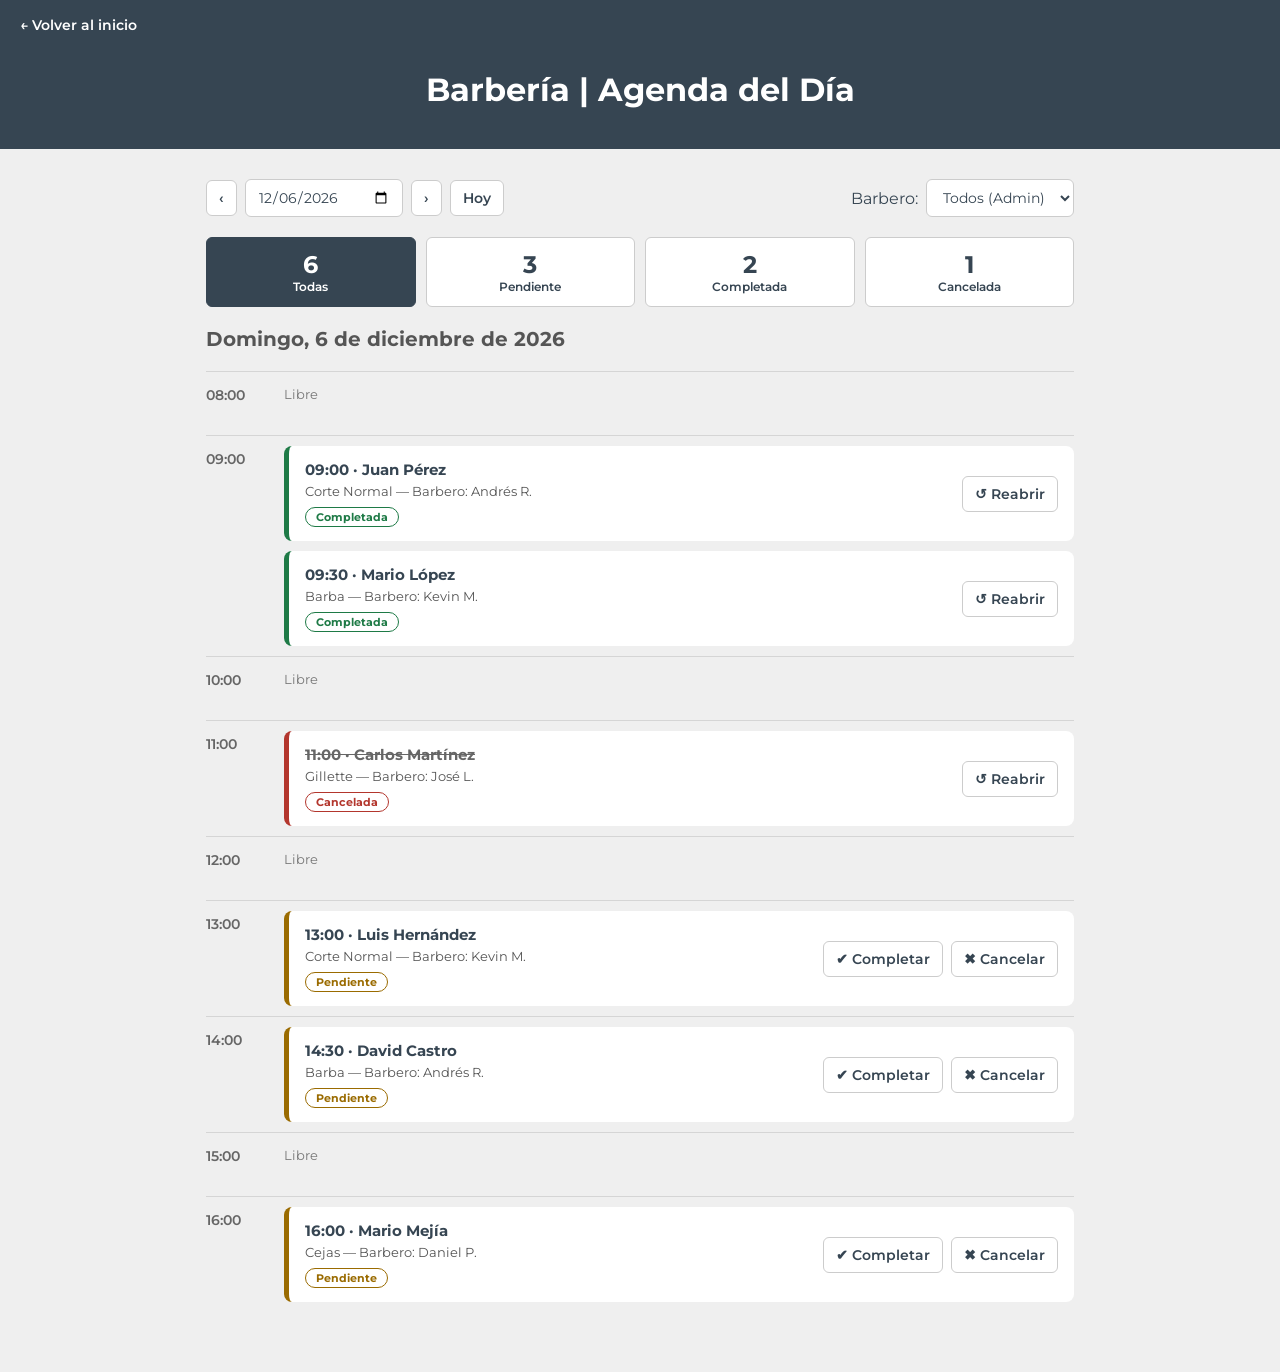
==== agenda.html @ 38a27a65 "Add files via upload" ====
<!DOCTYPE html>
<html lang="es">
<head>
  <meta charset="UTF-8">
  <meta name="viewport" content="width=device-width, initial-scale=1.0">
  <link rel="icon" type="image/png" href="img/favicon.png">
  <title>Barbería | Agenda del Día</title>
  <link href="https://fonts.googleapis.com/css2?family=Montserrat:wght@400;600;700&display=swap" rel="stylesheet">
  <style>
    * { box-sizing: border-box; margin: 0; padding: 0; }
    body { font-family: 'Montserrat', sans-serif; background: #efefef; color: #364552; }

    header { position: relative; background: #364552; color: #fff; text-align: center; padding: 70px 20px 40px; }
    .volver { position: absolute; top: 16px; left: 20px; color: #fff; text-decoration: none; font-weight: 600; font-size: 14px; }
    .volver:hover { text-decoration: underline; }

    main { max-width: 900px; margin: 0 auto; padding: 30px 16px 60px; }

    .controles { display: flex; flex-wrap: wrap; gap: 16px; justify-content: space-between; margin-bottom: 20px; }
    .grupo { display: flex; align-items: center; gap: 8px; flex-wrap: wrap; }
    button, select, input { font: inherit; font-size: 14px; color: #364552; background: #fff; border: 1px solid #ccc; border-radius: 6px; padding: 8px 12px; }
    button { cursor: pointer; font-weight: 600; }
    button:hover { background: #364552; color: #fff; }

    .resumen { display: grid; grid-template-columns: repeat(4, 1fr); gap: 10px; margin-bottom: 12px; }
    .resumen button { display: flex; flex-direction: column; align-items: center; padding: 12px 4px; font-size: 12px; }
    .resumen strong { font-size: 24px; }
    .resumen button.activo { border-color: #364552; background: #364552; color: #fff; }

    #titulo-fecha { margin: 20px 0; font-size: 20px; color: #555; }
    #titulo-fecha::first-letter { text-transform: uppercase; }

    .fila { display: grid; grid-template-columns: 64px 1fr; gap: 14px; min-height: 64px; border-top: 1px solid #d5d5d5; padding: 10px 0; }
    .hora { color: #666; font-size: 14px; font-weight: 600; padding-top: 4px; }
    .citas { display: flex; flex-direction: column; gap: 10px; }
    .libre { color: #777; font-size: 13px; padding-top: 4px; }

    .cita { display: flex; justify-content: space-between; align-items: center; flex-wrap: wrap; gap: 12px; background: #fff; border-left: 5px solid var(--color); border-radius: 8px; padding: 14px 16px; }
    .cita h3 { font-size: 15px; margin-bottom: 4px; }
    .cita p { font-size: 13px; color: #555; }
    .cita.cancelada h3 { text-decoration: line-through; color: #666; }
    .estado { display: inline-block; margin-top: 8px; font-size: 11px; font-weight: 700; color: var(--color); border: 1px solid var(--color); border-radius: 20px; padding: 2px 10px; }

    .pendiente { --color: #9a6b00; }
    .completada { --color: #1e7a46; }
    .cancelada { --color: #b3362d; }

    @media (max-width: 520px) {
      header h1 { font-size: 24px; }
      .resumen { grid-template-columns: repeat(2, 1fr); }
    }
  </style>
</head>
<body>
  <header>
    <a class="volver" href="index.html">← Volver al inicio</a>
    <h1>Barbería | Agenda del Día</h1>
  </header>

  <main>
    <div class="controles">
      <div class="grupo">
        <button id="anterior" aria-label="Día anterior">‹</button>
        <input type="date" id="fecha" aria-label="Fecha">
        <button id="siguiente" aria-label="Día siguiente">›</button>
        <button id="hoy">Hoy</button>
      </div>
      <label class="grupo">Barbero:
        <select id="barbero"></select>
      </label>
    </div>

    <div class="resumen" id="resumen"></div>
    <h2 id="titulo-fecha"></h2>
    <section id="agenda"></section>
  </main>

  <script>
    // ===== DATOS DE PRUEBA (cambiar por tu backend) =====
    const BARBEROS = ['Andrés R.', 'Kevin M.', 'José L.', 'Daniel P.'];

    const CITAS_EJEMPLO = [
      { hora: '09:00', cliente: 'Juan Pérez',     servicio: 'Corte Normal', barbero: 'Andrés R.', estado: 'completada' },
      { hora: '09:30', cliente: 'Mario López',    servicio: 'Barba',        barbero: 'Kevin M.',   estado: 'completada' },
      { hora: '11:00', cliente: 'Carlos Martínez', servicio: 'Gillette',     barbero: 'José L.', estado: 'cancelada' },
      { hora: '13:00', cliente: 'Luis Hernández', servicio: 'Corte Normal', barbero: 'Kevin M.',   estado: 'pendiente' },
      { hora: '14:30', cliente: 'David Castro',   servicio: 'Barba',        barbero: 'Andrés R.', estado: 'pendiente' },
      { hora: '16:00', cliente: 'Mario Mejía',    servicio: 'Cejas',        barbero: 'Daniel P.', estado: 'pendiente' }
    ];

    const ESTADOS = { pendiente: 'Pendiente', completada: 'Completada', cancelada: 'Cancelada' };
    const HORA_APERTURA = 8;
    const HORA_CIERRE = 16;

    // Los cambios de estado se guardan en este navegador
    let cambios = {};
    try { cambios = JSON.parse(localStorage.getItem('agendaEstados')) || {}; } catch (e) {}

    // Cuando tengas API, reemplaza esta función por un fetch que devuelva
    // [{ id, hora, cliente, servicio, barbero, estado }]
    function obtenerCitas(fecha) {
      if (fecha !== aTexto(new Date())) return []; // los ejemplos son solo para hoy
      return CITAS_EJEMPLO.map((c, i) => {
        const id = `${fecha}-${i}`;
        return { ...c, id, estado: cambios[id] || c.estado };
      });
    }

    function cambiarEstado(id, estado) {
      cambios[id] = estado;
      try { localStorage.setItem('agendaEstados', JSON.stringify(cambios)); } catch (e) {}
      pintar();
    }

    // ===== INTERFAZ =====
    const $ = id => document.getElementById(id);
    let filtroEstado = 'todas';

    // Fecha local en formato AAAA-MM-DD
    function aTexto(d) {
      const dos = n => String(n).padStart(2, '0');
      return `${d.getFullYear()}-${dos(d.getMonth() + 1)}-${dos(d.getDate())}`;
    }

    function crear(etiqueta, clase, texto) {
      const el = document.createElement(etiqueta);
      if (clase) el.className = clase;
      if (texto) el.textContent = texto;
      return el;
    }

    function tarjeta(cita) {
      const card = crear('article', `cita ${cita.estado}`);
      const info = crear('div');
      info.append(
        crear('h3', '', `${cita.hora} · ${cita.cliente}`),
        crear('p', '', `${cita.servicio} — Barbero: ${cita.barbero}`),
        crear('span', 'estado', ESTADOS[cita.estado])
      );

      const acciones = crear('div', 'grupo');
      const opciones = cita.estado === 'pendiente'
        ? [['✔ Completar', 'completada'], ['✖ Cancelar', 'cancelada']]
        : [['↺ Reabrir', 'pendiente']];

      opciones.forEach(([texto, nuevo]) => {
        const b = crear('button', '', texto);
        b.onclick = () => cambiarEstado(cita.id, nuevo);
        acciones.append(b);
      });

      card.append(info, acciones);
      return card;
    }

    function pintar() {
      const fecha = $('fecha').value;
      const barbero = $('barbero').value;
      const delBarbero = obtenerCitas(fecha).filter(c => !barbero || c.barbero === barbero);
      const visibles = delBarbero.filter(c => filtroEstado === 'todas' || c.estado === filtroEstado);

      $('titulo-fecha').textContent = new Date(fecha + 'T00:00').toLocaleDateString('es-GT',
        { weekday: 'long', day: 'numeric', month: 'long', year: 'numeric' });

      // Contadores que también filtran por estado
      $('resumen').replaceChildren(...Object.entries({ todas: 'Todas', ...ESTADOS }).map(([clave, nombre]) => {
        const total = delBarbero.filter(c => clave === 'todas' || c.estado === clave).length;
        const b = crear('button', `${clave} ${filtroEstado === clave ? 'activo' : ''}`);
        b.append(crear('strong', '', String(total)), crear('span', '', nombre));
        b.onclick = () => { filtroEstado = clave; pintar(); };
        return b;
      }));

      // Línea de tiempo
      const agenda = $('agenda');
      agenda.replaceChildren();

      if (visibles.length === 0) {
        agenda.append(crear('p', 'libre', 'No hay citas para este filtro.'));
        return;
      }

      const horas = visibles.map(c => parseInt(c.hora, 10));
      const desde = Math.min(HORA_APERTURA, ...horas);
      const hasta = Math.max(HORA_CIERRE, ...horas);

      for (let h = desde; h <= hasta; h++) {
        const fila = crear('div', 'fila');
        const lista = crear('div', 'citas');
        const enEstaHora = visibles
          .filter(c => parseInt(c.hora, 10) === h)
          .sort((a, b) => a.hora.localeCompare(b.hora));

        if (enEstaHora.length) lista.append(...enEstaHora.map(tarjeta));
        else lista.append(crear('span', 'libre', filtroEstado === 'todas' ? 'Libre' : '—'));

        fila.append(crear('div', 'hora', `${String(h).padStart(2, '0')}:00`), lista);
        agenda.append(fila);
      }
    }

    function moverDia(n) {
      const d = new Date($('fecha').value + 'T00:00');
      d.setDate(d.getDate() + n);
      $('fecha').value = aTexto(d);
      pintar();
    }

    $('barbero').append(new Option('Todos (Admin)', ''), ...BARBEROS.map(b => new Option(b, b)));
    $('fecha').value = aTexto(new Date());

    $('fecha').onchange = () => { if (!$('fecha').value) $('fecha').value = aTexto(new Date()); pintar(); };
    $('barbero').onchange = pintar;
    $('anterior').onclick = () => moverDia(-1);
    $('siguiente').onclick = () => moverDia(1);
    $('hoy').onclick = () => { $('fecha').value = aTexto(new Date()); pintar(); };

    pintar();
  </script>
</body>
</html>
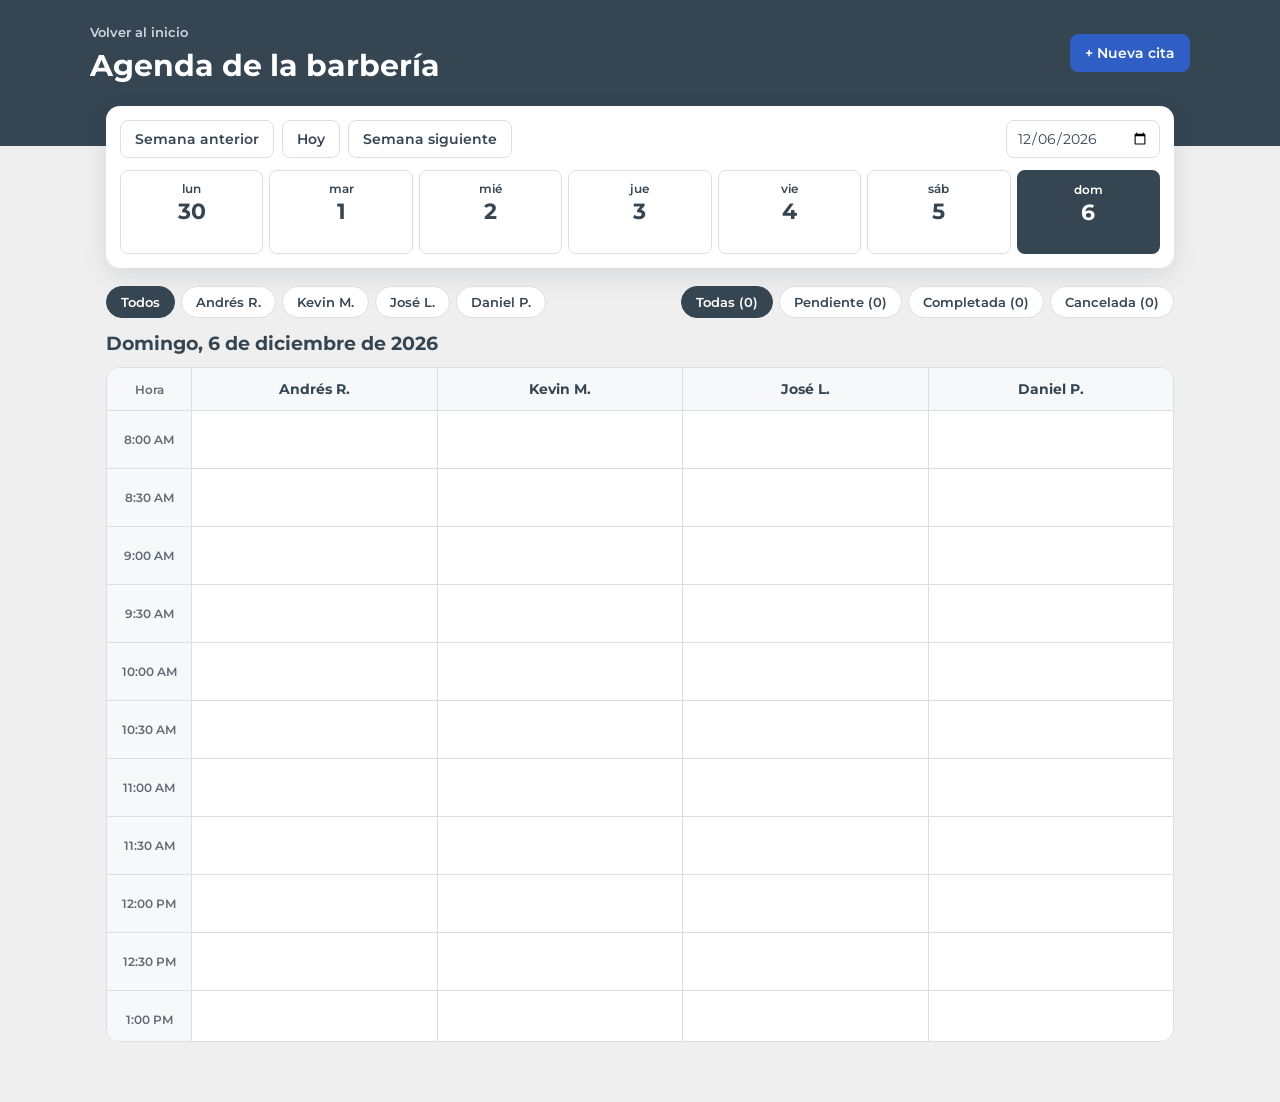
==== commit 16e0fddc: "Add files via upload" ====
--- a/agenda.html
+++ b/agenda.html
@@ -3,123 +3,199 @@
 <head>
   <meta charset="UTF-8">
   <meta name="viewport" content="width=device-width, initial-scale=1.0">
+  <title>Barbería | Agenda</title>
   <link rel="icon" type="image/png" href="img/favicon.png">
-  <title>Barbería | Agenda del Día</title>
   <link href="https://fonts.googleapis.com/css2?family=Montserrat:wght@400;600;700&display=swap" rel="stylesheet">
   <style>
+    :root {
+      --pizarra: #364552; --fondo: #efefef; --blanco: #fff; --linea: #dcdfe2; --gris: #5f6b75;
+      --azul: #6495ED; --azul-fuerte: #2f5fc4;
+    }
     * { box-sizing: border-box; margin: 0; padding: 0; }
-    body { font-family: 'Montserrat', sans-serif; background: #efefef; color: #364552; }
-
-    header { position: relative; background: #364552; color: #fff; text-align: center; padding: 70px 20px 40px; }
-    .volver { position: absolute; top: 16px; left: 20px; color: #fff; text-decoration: none; font-weight: 600; font-size: 14px; }
-    .volver:hover { text-decoration: underline; }
-
-    main { max-width: 900px; margin: 0 auto; padding: 30px 16px 60px; }
-
-    .controles { display: flex; flex-wrap: wrap; gap: 16px; justify-content: space-between; margin-bottom: 20px; }
-    .grupo { display: flex; align-items: center; gap: 8px; flex-wrap: wrap; }
-    button, select, input { font: inherit; font-size: 14px; color: #364552; background: #fff; border: 1px solid #ccc; border-radius: 6px; padding: 8px 12px; }
-    button { cursor: pointer; font-weight: 600; }
-    button:hover { background: #364552; color: #fff; }
-
-    .resumen { display: grid; grid-template-columns: repeat(4, 1fr); gap: 10px; margin-bottom: 12px; }
-    .resumen button { display: flex; flex-direction: column; align-items: center; padding: 12px 4px; font-size: 12px; }
-    .resumen strong { font-size: 24px; }
-    .resumen button.activo { border-color: #364552; background: #364552; color: #fff; }
-
-    #titulo-fecha { margin: 20px 0; font-size: 20px; color: #555; }
+    body { font-family: 'Montserrat', sans-serif; background: var(--fondo); color: var(--pizarra); }
+    button, select, input, textarea { font: inherit; font-size: 14px; color: var(--pizarra); }
+    button { cursor: pointer; border: 1px solid var(--linea); background: var(--blanco); border-radius: 8px; padding: 9px 14px; font-weight: 600; }
+    button:hover { border-color: var(--pizarra); }
+    :focus-visible { outline: 3px solid var(--azul); outline-offset: 2px; }
+    .principal { background: var(--azul-fuerte); border-color: var(--azul-fuerte); color: #fff; }
+    .principal:hover { background: #244d9f; }
+
+    header { background: var(--pizarra); color: #fff; padding: 22px 16px 62px; }
+    .barra { max-width: 1100px; margin: 0 auto; display: flex; justify-content: space-between; align-items: center; gap: 12px; flex-wrap: wrap; }
+    header a { color: #cfd8e0; font-size: 13px; font-weight: 600; text-decoration: none; }
+    header a:hover { text-decoration: underline; }
+    header h1 { font-size: 30px; margin-top: 6px; }
+
+    main { max-width: 1100px; margin: -40px auto 0; padding: 0 16px 60px; }
+    .panel { background: var(--blanco); border-radius: 14px; box-shadow: 0 8px 24px rgba(54,69,82,.12); padding: 14px; margin-bottom: 18px; }
+
+    .navegacion { display: flex; flex-wrap: wrap; gap: 8px; align-items: center; margin-bottom: 12px; }
+    .navegacion input { border: 1px solid var(--linea); border-radius: 8px; padding: 8px 10px; margin-left: auto; }
+    .semana { display: grid; grid-template-columns: repeat(7, 1fr); gap: 6px; }
+    .dia { display: flex; flex-direction: column; align-items: center; gap: 2px; padding: 10px 2px; font-size: 12px; }
+    .dia strong { font-size: 22px; }
+    .dia small { font-size: 11px; font-weight: 600; color: var(--gris); min-height: 14px; }
+    .dia.es-hoy { border-color: var(--azul); border-width: 2px; }
+    .dia[aria-pressed="true"] { background: var(--pizarra); border-color: var(--pizarra); color: #fff; }
+    .dia[aria-pressed="true"] small { color: #cfd8e0; }
+
+    .filtros { display: flex; justify-content: space-between; gap: 12px; flex-wrap: wrap; margin-bottom: 14px; }
+    .chips { display: flex; gap: 6px; flex-wrap: wrap; }
+    .chips button { border-radius: 30px; padding: 7px 14px; font-size: 13px; }
+    .chips button[aria-pressed="true"] { background: var(--pizarra); border-color: var(--pizarra); color: #fff; }
+
+    #titulo-fecha { font-size: 19px; margin-bottom: 12px; }
     #titulo-fecha::first-letter { text-transform: uppercase; }
 
-    .fila { display: grid; grid-template-columns: 64px 1fr; gap: 14px; min-height: 64px; border-top: 1px solid #d5d5d5; padding: 10px 0; }
-    .hora { color: #666; font-size: 14px; font-weight: 600; padding-top: 4px; }
-    .citas { display: flex; flex-direction: column; gap: 10px; }
-    .libre { color: #777; font-size: 13px; padding-top: 4px; }
-
-    .cita { display: flex; justify-content: space-between; align-items: center; flex-wrap: wrap; gap: 12px; background: #fff; border-left: 5px solid var(--color); border-radius: 8px; padding: 14px 16px; }
-    .cita h3 { font-size: 15px; margin-bottom: 4px; }
-    .cita p { font-size: 13px; color: #555; }
-    .cita.cancelada h3 { text-decoration: line-through; color: #666; }
-    .estado { display: inline-block; margin-top: 8px; font-size: 11px; font-weight: 700; color: var(--color); border: 1px solid var(--color); border-radius: 20px; padding: 2px 10px; }
-
-    .pendiente { --color: #9a6b00; }
-    .completada { --color: #1e7a46; }
-    .cancelada { --color: #b3362d; }
-
-    @media (max-width: 520px) {
-      header h1 { font-size: 24px; }
-      .resumen { grid-template-columns: repeat(2, 1fr); }
+    .tablero { overflow: auto; max-height: 75vh; background: var(--blanco); border-radius: 14px; border: 1px solid var(--linea); }
+    .rejilla { display: grid; min-width: 100%; }
+    .celda { border-bottom: 1px solid var(--linea); border-left: 1px solid var(--linea); padding: 5px; min-height: 58px; display: flex; flex-direction: column; gap: 5px; }
+    .encabezado { position: sticky; top: 0; z-index: 2; background: #f7f8f9; min-height: 0; padding: 12px 8px; text-align: center; font-weight: 700; font-size: 14px; }
+    .hora { position: sticky; left: 0; z-index: 1; background: #f7f8f9; border-left: 0; font-size: 12px; font-weight: 600; color: var(--gris); justify-content: center; text-align: center; }
+    .encabezado.hora { z-index: 3; }
+    .ahora.hora { background: var(--azul-fuerte); color: #fff; }
+    .ahora { box-shadow: inset 0 2px 0 var(--azul-fuerte); }
+
+    .libre { flex: 1; min-height: 46px; border: 1px dashed transparent; background: transparent; color: transparent; font-size: 12px; }
+    .libre:hover, .libre:focus-visible { border-color: var(--azul); background: #eef4ff; color: var(--azul-fuerte); }
+    .ocupado { font-size: 12px; color: var(--gris); margin: auto; }
+
+    .pendiente { --color: #8a5d00; --suave: #fff4d6; }
+    .completada { --color: #176b3a; --suave: #e0f4e8; }
+    .cancelada { --color: #a52f27; --suave: #fbe6e4; }
+    .cita { text-align: left; background: var(--suave); border: 0; border-left: 5px solid var(--color); border-radius: 8px; padding: 8px 10px; display: flex; flex-direction: column; gap: 2px; }
+    .cita:hover { filter: brightness(.96); }
+    .cita strong { font-size: 13px; overflow-wrap: anywhere; }
+    .cita span { font-size: 12px; font-weight: 400; }
+    .cita em { font-size: 11px; font-style: normal; font-weight: 700; color: var(--color); }
+    .cita.cancelada strong { text-decoration: line-through; }
+
+    dialog { margin: auto; border: 0; border-radius: 14px; padding: 22px; width: min(440px, calc(100vw - 28px)); max-height: calc(100vh - 28px); color: var(--pizarra); }
+    dialog::backdrop { background: rgba(25,33,40,.65); }
+    dialog h2 { font-size: 20px; margin-bottom: 14px; overflow-wrap: anywhere; }
+    .campos { display: grid; grid-template-columns: 1fr 1fr; gap: 12px; }
+    .campos label { display: flex; flex-direction: column; gap: 5px; font-size: 13px; font-weight: 600; }
+    .campos .ancho { grid-column: 1 / -1; }
+    .campos input, .campos select, .campos textarea { width: 100%; border: 1px solid #c4c9ce; border-radius: 8px; padding: 9px 10px; background: #fff; font-weight: 400; }
+    #error { color: #a52f27; font-size: 13px; font-weight: 600; margin-top: 12px; }
+    .acciones { display: flex; justify-content: flex-end; flex-wrap: wrap; gap: 8px; margin-top: 18px; }
+    dl { display: grid; grid-template-columns: auto 1fr; gap: 8px 16px; font-size: 14px; }
+    dt { font-weight: 700; }
+    dd { overflow-wrap: anywhere; }
+
+    #aviso { position: fixed; left: 50%; bottom: 20px; transform: translateX(-50%); background: var(--pizarra); color: #fff; padding: 12px 20px; border-radius: 8px; font-size: 14px; font-weight: 600; width: max-content; max-width: calc(100vw - 28px); }
+    #aviso:empty { display: none; }
+
+    @media (max-width: 600px) {
+      .navegacion input { margin-left: 0; width: 100%; }
+      .semana { gap: 3px; }
+      .dia { font-size: 10px; }
+      .dia strong { font-size: 17px; }
+      .dia small { font-size: 10px; }
+      .campos { grid-template-columns: 1fr; }
     }
   </style>
 </head>
 <body>
   <header>
-    <a class="volver" href="index.html">← Volver al inicio</a>
-    <h1>Barbería | Agenda del Día</h1>
+    <div class="barra">
+      <div>
+        <a href="index.html">Volver al inicio</a>
+        <h1>Agenda de la barbería</h1>
+      </div>
+      <button class="principal" id="nueva">+ Nueva cita</button>
+    </div>
   </header>
 
   <main>
-    <div class="controles">
-      <div class="grupo">
-        <button id="anterior" aria-label="Día anterior">‹</button>
-        <input type="date" id="fecha" aria-label="Fecha">
-        <button id="siguiente" aria-label="Día siguiente">›</button>
+    <section class="panel" aria-label="Elegir día">
+      <div class="navegacion">
+        <button id="anterior">Semana anterior</button>
         <button id="hoy">Hoy</button>
+        <button id="siguiente">Semana siguiente</button>
+        <input type="date" id="fecha" aria-label="Ir a una fecha">
       </div>
-      <label class="grupo">Barbero:
-        <select id="barbero"></select>
-      </label>
+      <div class="semana" id="semana"></div>
+    </section>
+
+    <div class="filtros">
+      <div class="chips" id="barberos" role="group" aria-label="Filtrar por barbero"></div>
+      <div class="chips" id="estados" role="group" aria-label="Filtrar por estado"></div>
     </div>
 
-    <div class="resumen" id="resumen"></div>
     <h2 id="titulo-fecha"></h2>
-    <section id="agenda"></section>
+    <div class="tablero"><div class="rejilla" id="rejilla"></div></div>
   </main>
 
+  <dialog id="dialogo-nueva">
+    <form id="formulario">
+      <h2>Nueva cita</h2>
+      <div class="campos">
+        <label class="ancho">Nombre del cliente <input name="cliente" required maxlength="60" pattern=".*\S.*"></label>
+        <label class="ancho">Teléfono (8 números) <input name="telefono" required inputmode="numeric" pattern="[0-9]{8}" maxlength="8"></label>
+        <label>Servicio <select name="servicio" required></select></label>
+        <label>Barbero <select name="barbero" required></select></label>
+        <label>Fecha <input type="date" name="fecha" required></label>
+        <label>Hora <select name="hora" required></select></label>
+        <label class="ancho">Notas (opcional) <textarea name="notas" rows="2"></textarea></label>
+      </div>
+      <p id="error" role="alert"></p>
+      <div class="acciones">
+        <button type="button" data-cerrar>Cerrar</button>
+        <button class="principal">Agendar cita</button>
+      </div>
+    </form>
+  </dialog>
+
+  <dialog id="dialogo-detalle">
+    <h2 id="detalle-nombre"></h2>
+    <dl id="detalle-datos"></dl>
+    <div class="acciones" id="detalle-acciones"></div>
+  </dialog>
+
+  <div id="aviso" role="status"></div>
+
   <script>
-    // ===== DATOS DE PRUEBA (cambiar por tu backend) =====
+    // ===== DATOS =====
     const BARBEROS = ['Andrés R.', 'Kevin M.', 'José L.', 'Daniel P.'];
-
-    const CITAS_EJEMPLO = [
-      { hora: '09:00', cliente: 'Juan Pérez',     servicio: 'Corte Normal', barbero: 'Andrés R.', estado: 'completada' },
-      { hora: '09:30', cliente: 'Mario López',    servicio: 'Barba',        barbero: 'Kevin M.',   estado: 'completada' },
-      { hora: '11:00', cliente: 'Carlos Martínez', servicio: 'Gillette',     barbero: 'José L.', estado: 'cancelada' },
-      { hora: '13:00', cliente: 'Luis Hernández', servicio: 'Corte Normal', barbero: 'Kevin M.',   estado: 'pendiente' },
-      { hora: '14:30', cliente: 'David Castro',   servicio: 'Barba',        barbero: 'Andrés R.', estado: 'pendiente' },
-      { hora: '16:00', cliente: 'Mario Mejía',    servicio: 'Cejas',        barbero: 'Daniel P.', estado: 'pendiente' }
-    ];
-
+    const SERVICIOS = ['Corte Normal', 'Barba', 'Gillette', 'Cejas', 'Diseño'];
     const ESTADOS = { pendiente: 'Pendiente', completada: 'Completada', cancelada: 'Cancelada' };
-    const HORA_APERTURA = 8;
-    const HORA_CIERRE = 16;
-
-    // Los cambios de estado se guardan en este navegador
-    let cambios = {};
-    try { cambios = JSON.parse(localStorage.getItem('agendaEstados')) || {}; } catch (e) {}
-
-    // Cuando tengas API, reemplaza esta función por un fetch que devuelva
-    // [{ id, hora, cliente, servicio, barbero, estado }]
-    function obtenerCitas(fecha) {
-      if (fecha !== aTexto(new Date())) return []; // los ejemplos son solo para hoy
-      return CITAS_EJEMPLO.map((c, i) => {
-        const id = `${fecha}-${i}`;
-        return { ...c, id, estado: cambios[id] || c.estado };
-      });
-    }
-
-    function cambiarEstado(id, estado) {
-      cambios[id] = estado;
-      try { localStorage.setItem('agendaEstados', JSON.stringify(cambios)); } catch (e) {}
-      pintar();
-    }
-
-    // ===== INTERFAZ =====
+    // Mismos horarios que el formulario: de 08:00 a 16:30 cada media hora
+    const HORAS = Array.from({ length: 18 }, (_, i) =>
+      `${String(8 + Math.floor(i / 2)).padStart(2, '0')}:${i % 2 ? '30' : '00'}`);
+
+    // Las citas se guardan en este navegador, junto con las del formulario de index.html.
+    // Cuando exista la API, solo hay que cambiar leerCitas y guardarCitas.
+    function leerCitas() {
+      try {
+        const datos = JSON.parse(localStorage.getItem('citas'));
+        return Array.isArray(datos) ? datos : [];
+      } catch (e) { return []; }
+    }
+
+    function guardarCitas(citas) {
+      try { localStorage.setItem('citas', JSON.stringify(citas)); return true; }
+      catch (e) { avisar('No se pudo guardar. Revisa el almacenamiento del navegador.'); return false; }
+    }
+
+    function estaOcupado(citas, cita) {
+      return citas.some(c => c.id !== cita.id && c.estado !== 'cancelada' &&
+        c.fecha === cita.fecha && c.hora === cita.hora && c.barbero === cita.barbero);
+    }
+
+    // ===== UTILIDADES =====
     const $ = id => document.getElementById(id);
-    let filtroEstado = 'todas';
-
-    // Fecha local en formato AAAA-MM-DD
+
     function aTexto(d) {
       const dos = n => String(n).padStart(2, '0');
       return `${d.getFullYear()}-${dos(d.getMonth() + 1)}-${dos(d.getDate())}`;
+    }
+    const aFecha = texto => new Date(texto + 'T00:00');
+    const formato = (texto, opciones) => aFecha(texto).toLocaleDateString('es-GT', opciones);
+
+    function hora12(hora) {
+      const [h, m] = hora.split(':').map(Number);
+      return `${h % 12 || 12}:${String(m).padStart(2, '0')} ${h < 12 ? 'AM' : 'PM'}`;
     }
 
     function crear(etiqueta, clase, texto) {
@@ -129,91 +205,213 @@
       return el;
     }
 
-    function tarjeta(cita) {
-      const card = crear('article', `cita ${cita.estado}`);
-      const info = crear('div');
-      info.append(
-        crear('h3', '', `${cita.hora} · ${cita.cliente}`),
-        crear('p', '', `${cita.servicio} — Barbero: ${cita.barbero}`),
-        crear('span', 'estado', ESTADOS[cita.estado])
-      );
-
-      const acciones = crear('div', 'grupo');
-      const opciones = cita.estado === 'pendiente'
-        ? [['✔ Completar', 'completada'], ['✖ Cancelar', 'cancelada']]
-        : [['↺ Reabrir', 'pendiente']];
-
-      opciones.forEach(([texto, nuevo]) => {
-        const b = crear('button', '', texto);
-        b.onclick = () => cambiarEstado(cita.id, nuevo);
-        acciones.append(b);
-      });
-
-      card.append(info, acciones);
-      return card;
-    }
-
-    function pintar() {
-      const fecha = $('fecha').value;
-      const barbero = $('barbero').value;
-      const delBarbero = obtenerCitas(fecha).filter(c => !barbero || c.barbero === barbero);
-      const visibles = delBarbero.filter(c => filtroEstado === 'todas' || c.estado === filtroEstado);
-
-      $('titulo-fecha').textContent = new Date(fecha + 'T00:00').toLocaleDateString('es-GT',
-        { weekday: 'long', day: 'numeric', month: 'long', year: 'numeric' });
-
-      // Contadores que también filtran por estado
-      $('resumen').replaceChildren(...Object.entries({ todas: 'Todas', ...ESTADOS }).map(([clave, nombre]) => {
-        const total = delBarbero.filter(c => clave === 'todas' || c.estado === clave).length;
-        const b = crear('button', `${clave} ${filtroEstado === clave ? 'activo' : ''}`);
-        b.append(crear('strong', '', String(total)), crear('span', '', nombre));
-        b.onclick = () => { filtroEstado = clave; pintar(); };
+    function boton(clase, texto, accion) {
+      const b = crear('button', clase, texto);
+      b.type = 'button';
+      b.onclick = accion;
+      return b;
+    }
+
+    let temporizador;
+    function avisar(mensaje) {
+      $('aviso').textContent = mensaje;
+      clearTimeout(temporizador);
+      temporizador = setTimeout(() => $('aviso').textContent = '', 3500);
+    }
+
+    // ===== PANTALLA =====
+    let fechaElegida = aTexto(new Date());
+    let filtroBarbero = '';
+    let filtroEstado = 'todas';
+
+    function irA(fecha) { fechaElegida = fecha; pintar(); }
+
+    function moverSemana(n) {
+      const d = aFecha(fechaElegida);
+      d.setDate(d.getDate() + n * 7);
+      irA(aTexto(d));
+    }
+
+    function pintarSemana(citas) {
+      const lunes = aFecha(fechaElegida);
+      lunes.setDate(lunes.getDate() - (lunes.getDay() + 6) % 7);
+
+      $('semana').replaceChildren(...Array.from({ length: 7 }, (_, i) => {
+        const d = new Date(lunes);
+        d.setDate(lunes.getDate() + i);
+        const texto = aTexto(d);
+        const total = citas.filter(c => c.fecha === texto && c.estado !== 'cancelada' &&
+          (!filtroBarbero || c.barbero === filtroBarbero)).length;
+
+        const b = boton(`dia ${texto === aTexto(new Date()) ? 'es-hoy' : ''}`, '', () => irA(texto));
+        b.setAttribute('aria-pressed', texto === fechaElegida);
+        b.setAttribute('aria-label', `${formato(texto, { weekday: 'long', day: 'numeric', month: 'long' })}, citas: ${total}`);
+        b.append(
+          crear('span', '', formato(texto, { weekday: 'short' })),
+          crear('strong', '', String(d.getDate())),
+          crear('small', '', total ? `${total} cita${total > 1 ? 's' : ''}` : '')
+        );
         return b;
       }));
-
-      // Línea de tiempo
-      const agenda = $('agenda');
-      agenda.replaceChildren();
-
-      if (visibles.length === 0) {
-        agenda.append(crear('p', 'libre', 'No hay citas para este filtro.'));
+    }
+
+    function pintarChips(contenedor, opciones, elegido, accion) {
+      $(contenedor).replaceChildren(...opciones.map(([valor, texto]) => {
+        const b = boton('', texto, () => { accion(valor); pintar(); });
+        b.setAttribute('aria-pressed', valor === elegido);
+        return b;
+      }));
+    }
+
+    function tarjeta(cita) {
+      const b = boton(`cita ${cita.estado}`, '', () => verDetalle(cita.id));
+      b.append(
+        crear('strong', '', cita.cliente),
+        crear('span', '', cita.servicio),
+        crear('em', '', ESTADOS[cita.estado])
+      );
+      return b;
+    }
+
+    function pintarRejilla(citasDia) {
+      const columnas = filtroBarbero ? [filtroBarbero] : BARBEROS;
+      const rejilla = $('rejilla');
+      rejilla.style.gridTemplateColumns = `84px repeat(${columnas.length}, minmax(150px, 1fr))`;
+      rejilla.replaceChildren(crear('div', 'celda encabezado hora', 'Hora'),
+        ...columnas.map(b => crear('div', 'celda encabezado', b)));
+
+      const ahora = new Date();
+      const bloqueActual = `${String(ahora.getHours()).padStart(2, '0')}:${ahora.getMinutes() < 30 ? '00' : '30'}`;
+
+      HORAS.forEach(hora => {
+        const esAhora = fechaElegida === aTexto(ahora) && hora === bloqueActual ? 'ahora' : '';
+        rejilla.append(crear('div', `celda hora ${esAhora}`, hora12(hora)));
+
+        columnas.forEach(barbero => {
+          const celda = crear('div', `celda ${esAhora}`);
+          const enBloque = citasDia.filter(c => c.hora === hora && c.barbero === barbero);
+          const visibles = enBloque.filter(c => filtroEstado === 'todas' || c.estado === filtroEstado);
+          celda.append(...visibles.map(tarjeta));
+
+          const activa = enBloque.some(c => c.estado !== 'cancelada');
+          // En días pasados no se ofrece agendar
+          if (!activa && fechaElegida >= aTexto(ahora)) {
+            const libre = boton('libre', '+ Agendar', () => abrirNueva(hora, barbero));
+            libre.setAttribute('aria-label', `Agendar a las ${hora12(hora)} con ${barbero}`);
+            celda.append(libre);
+          } else if (activa && !visibles.some(c => c.estado !== 'cancelada')) {
+            celda.append(crear('span', 'ocupado', 'Ocupado'));
+          }
+          rejilla.append(celda);
+        });
+      });
+    }
+
+    function pintar() {
+      const citas = leerCitas();
+      const citasDia = citas.filter(c => c.fecha === fechaElegida);
+      const delBarbero = citasDia.filter(c => !filtroBarbero || c.barbero === filtroBarbero);
+
+      $('fecha').value = fechaElegida;
+      $('titulo-fecha').textContent = formato(fechaElegida,
+        { weekday: 'long', day: 'numeric', month: 'long', year: 'numeric' });
+
+      pintarSemana(citas);
+      pintarChips('barberos', [['', 'Todos'], ...BARBEROS.map(b => [b, b])], filtroBarbero, v => filtroBarbero = v);
+      pintarChips('estados', Object.entries({ todas: 'Todas', ...ESTADOS }).map(([valor, nombre]) => {
+        const total = delBarbero.filter(c => valor === 'todas' || c.estado === valor).length;
+        return [valor, `${nombre} (${total})`];
+      }), filtroEstado, v => filtroEstado = v);
+      pintarRejilla(citasDia);
+    }
+
+    // ===== NUEVA CITA =====
+    const formulario = $('formulario');
+    const campos = formulario.elements;
+
+    function abrirNueva(hora, barbero) {
+      formulario.reset();
+      $('error').textContent = '';
+      const hoy = aTexto(new Date());
+      campos.fecha.min = hoy;
+      campos.fecha.value = fechaElegida < hoy ? hoy : fechaElegida;
+      campos.barbero.value = barbero || filtroBarbero || '';
+      campos.hora.value = hora || '';
+      $('dialogo-nueva').showModal();
+    }
+
+    formulario.onsubmit = e => {
+      e.preventDefault();
+      const datos = Object.fromEntries(new FormData(formulario));
+      const cita = { ...datos, cliente: datos.cliente.trim(), notas: datos.notas.trim(),
+        id: String(Date.now()), estado: 'pendiente' };
+      const citas = leerCitas();
+
+      if (estaOcupado(citas, cita)) {
+        $('error').textContent = `${cita.barbero} ya tiene una cita a esa hora. Elige otra hora u otro barbero.`;
         return;
       }
-
-      const horas = visibles.map(c => parseInt(c.hora, 10));
-      const desde = Math.min(HORA_APERTURA, ...horas);
-      const hasta = Math.max(HORA_CIERRE, ...horas);
-
-      for (let h = desde; h <= hasta; h++) {
-        const fila = crear('div', 'fila');
-        const lista = crear('div', 'citas');
-        const enEstaHora = visibles
-          .filter(c => parseInt(c.hora, 10) === h)
-          .sort((a, b) => a.hora.localeCompare(b.hora));
-
-        if (enEstaHora.length) lista.append(...enEstaHora.map(tarjeta));
-        else lista.append(crear('span', 'libre', filtroEstado === 'todas' ? 'Libre' : '—'));
-
-        fila.append(crear('div', 'hora', `${String(h).padStart(2, '0')}:00`), lista);
-        agenda.append(fila);
+      if (!guardarCitas([...citas, cita])) return;
+
+      $('dialogo-nueva').close();
+      filtroEstado = 'todas';
+      if (filtroBarbero && filtroBarbero !== cita.barbero) filtroBarbero = cita.barbero;
+      irA(cita.fecha);
+      avisar('Cita agendada');
+    };
+
+    // ===== DETALLE =====
+    function cambiarEstado(id, estado) {
+      const citas = leerCitas();
+      const cita = citas.find(c => c.id === id);
+      if (cita) {
+        if (estado !== 'cancelada' && estaOcupado(citas, cita)) {
+          avisar('No se puede reabrir: ese horario ya está ocupado.');
+        } else {
+          cita.estado = estado;
+          if (guardarCitas(citas)) avisar(`Cita ${ESTADOS[estado].toLowerCase()}`);
+        }
       }
-    }
-
-    function moverDia(n) {
-      const d = new Date($('fecha').value + 'T00:00');
-      d.setDate(d.getDate() + n);
-      $('fecha').value = aTexto(d);
+      $('dialogo-detalle').close();
       pintar();
     }
 
-    $('barbero').append(new Option('Todos (Admin)', ''), ...BARBEROS.map(b => new Option(b, b)));
-    $('fecha').value = aTexto(new Date());
-
-    $('fecha').onchange = () => { if (!$('fecha').value) $('fecha').value = aTexto(new Date()); pintar(); };
-    $('barbero').onchange = pintar;
-    $('anterior').onclick = () => moverDia(-1);
-    $('siguiente').onclick = () => moverDia(1);
-    $('hoy').onclick = () => { $('fecha').value = aTexto(new Date()); pintar(); };
+    function verDetalle(id) {
+      const cita = leerCitas().find(c => c.id === id);
+      if (!cita) return pintar();
+
+      $('detalle-nombre').textContent = cita.cliente;
+      const datos = [
+        ['Estado', ESTADOS[cita.estado]], ['Servicio', cita.servicio], ['Barbero', cita.barbero],
+        ['Fecha', formato(cita.fecha, { day: 'numeric', month: 'long', year: 'numeric' })],
+        ['Hora', hora12(cita.hora)], ['Teléfono', cita.telefono], ['Notas', cita.notas || 'Sin notas']
+      ];
+      $('detalle-datos').replaceChildren(...datos.flatMap(([a, b]) => [crear('dt', '', a), crear('dd', '', b)]));
+
+      const opciones = cita.estado === 'pendiente'
+        ? [['Cancelar cita', 'cancelada', ''], ['Marcar completada', 'completada', 'principal']]
+        : [['Volver a pendiente', 'pendiente', 'principal']];
+      $('detalle-acciones').replaceChildren(
+        boton('', 'Cerrar', () => $('dialogo-detalle').close()),
+        ...opciones.map(([texto, estado, clase]) => boton(clase, texto, () => cambiarEstado(id, estado)))
+      );
+      $('dialogo-detalle').showModal();
+    }
+
+    // ===== INICIO =====
+    campos.servicio.append(new Option('Selecciona', ''), ...SERVICIOS.map(s => new Option(s, s)));
+    campos.barbero.append(new Option('Selecciona', ''), ...BARBEROS.map(b => new Option(b, b)));
+    campos.hora.append(new Option('Selecciona', ''), ...HORAS.map(h => new Option(hora12(h), h)));
+
+    $('nueva').onclick = () => abrirNueva();
+    $('anterior').onclick = () => moverSemana(-1);
+    $('siguiente').onclick = () => moverSemana(1);
+    $('hoy').onclick = () => irA(aTexto(new Date()));
+    $('fecha').onchange = () => irA($('fecha').value || aTexto(new Date()));
+    document.querySelector('[data-cerrar]').onclick = () => $('dialogo-nueva').close();
+
+    // Se actualiza si se reserva desde otra pestaña
+    window.addEventListener('storage', pintar);
 
     pintar();
   </script>
